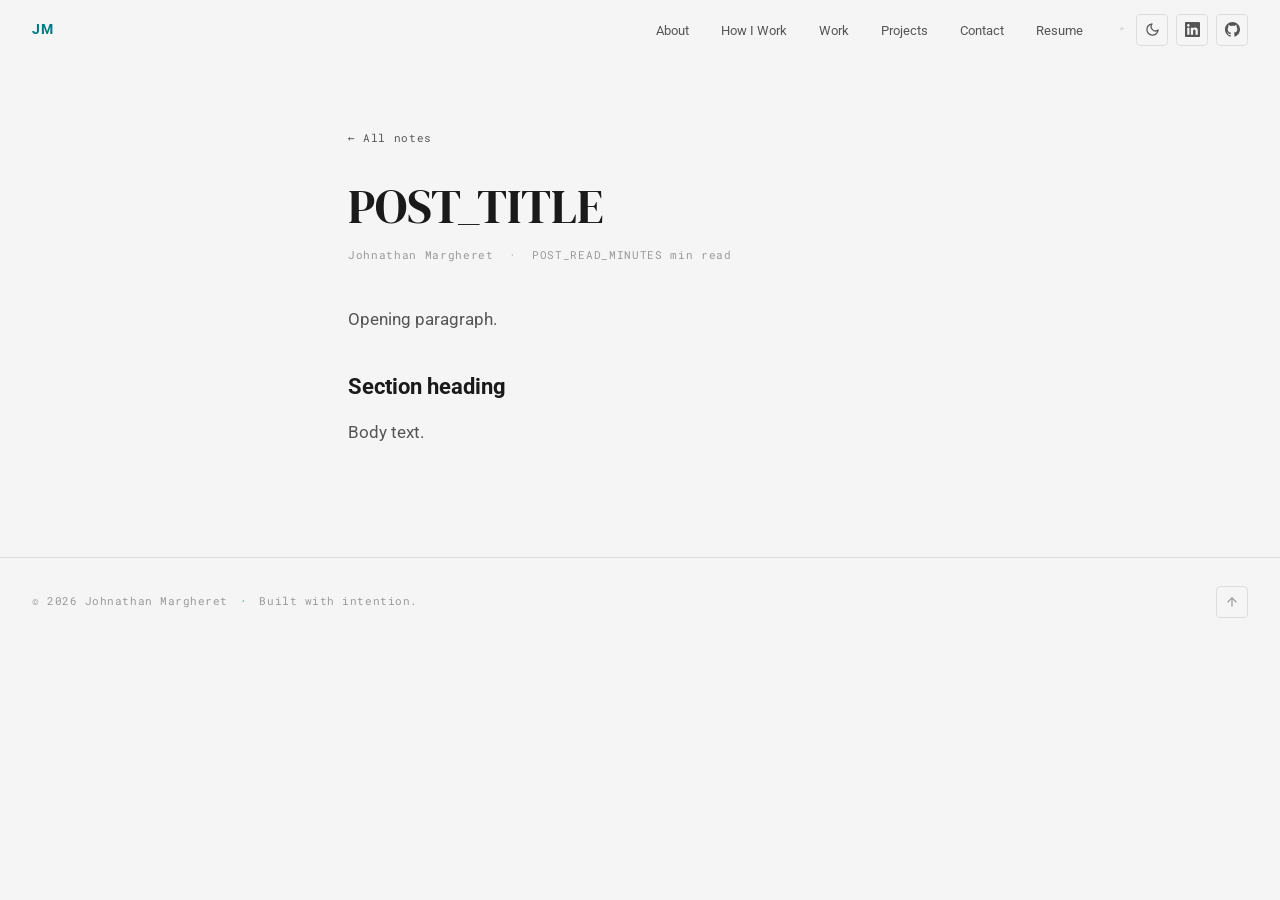
==== notes/_post-template.html @ a8159e44 "Add How I Work values, Beyond Work section, and notes scaffolding Reposition the site from job-searc" ====
<!DOCTYPE html>
<!--
  Notes post template. Jekyll skips files starting with "_", so this file is never published.
  To publish a post: copy to notes/<slug>.html, replace every POST_* placeholder, then
  uncomment the Notes section, nav link and hero button in index.html.
-->
<html lang="en">
<head>
  <meta charset="UTF-8">
  <meta name="viewport" content="width=device-width, initial-scale=1.0">
  <title>POST_TITLE - Johnathan Margheret</title>
  <meta name="description" content="POST_SUMMARY">
  <link rel="canonical" href="https://www.johnathanmargheret.com/notes/POST_SLUG.html">

  <!-- Social share preview: this is what LinkedIn shows when the post is shared -->
  <meta property="og:type" content="article">
  <meta property="og:title" content="POST_TITLE">
  <meta property="og:description" content="POST_SUMMARY">
  <meta property="og:url" content="https://www.johnathanmargheret.com/notes/POST_SLUG.html">
  <meta property="og:image" content="https://www.johnathanmargheret.com/assets/og-image.jpg">
  <meta name="twitter:card" content="summary_large_image">
  <meta name="twitter:title" content="POST_TITLE">
  <meta name="twitter:description" content="POST_SUMMARY">
  <meta name="twitter:image" content="https://www.johnathanmargheret.com/assets/og-image.jpg">

  <link rel="preconnect" href="https://fonts.googleapis.com">
  <link rel="preconnect" href="https://fonts.gstatic.com" crossorigin>
  <link href="https://fonts.googleapis.com/css2?family=Roboto:wght@300;400;500;700;900&family=Roboto+Mono:wght@400;500&family=DM+Serif+Display:ital@0;1&display=swap" rel="stylesheet">
  <link rel="stylesheet" href="../style.css">

  <!-- GoatCounter: cookie-free page view analytics -->
  <script data-goatcounter="https://johnathanmargheret.goatcounter.com/count" async src="//gc.zgo.at/count.js"></script>
</head>
<body>

<div class="progress-bar" id="progressBar" aria-hidden="true"></div>

<header class="site-header" id="siteHeader">
  <nav class="nav" aria-label="Main navigation">
    <a href="../#hero" class="nav-brand" aria-label="Back to top">JM</a>
    <ul class="nav-links" role="list">
      <li><a href="../#about">About</a></li>
      <li><a href="../#values">How I Work</a></li>
      <li><a href="../#work">Work</a></li>
      <li><a href="../#projects">Projects</a></li>
      <!-- <li><a href="../#notes">Notes</a></li> — uncomment once the first post is live -->
      <li><a href="../#contact">Contact</a></li>
      <li><a href="../assets/resume.pdf" target="_blank" rel="noopener">Resume</a></li>
    </ul>
    <div class="nav-icons">
      <a href="../secret.html" class="easter-egg" aria-hidden="true" tabindex="-1" title="">✦</a>
      <button class="theme-toggle" id="themeToggle" aria-label="Toggle color scheme">
        <svg class="icon-sun" width="15" height="15" viewBox="0 0 24 24" fill="none" stroke="currentColor" stroke-width="2" stroke-linecap="round" stroke-linejoin="round" aria-hidden="true"><circle cx="12" cy="12" r="5"/><line x1="12" y1="1" x2="12" y2="3"/><line x1="12" y1="21" x2="12" y2="23"/><line x1="4.22" y1="4.22" x2="5.64" y2="5.64"/><line x1="18.36" y1="18.36" x2="19.78" y2="19.78"/><line x1="1" y1="12" x2="3" y2="12"/><line x1="21" y1="12" x2="23" y2="12"/><line x1="4.22" y1="19.78" x2="5.64" y2="18.36"/><line x1="18.36" y1="5.64" x2="19.78" y2="4.22"/></svg>
        <svg class="icon-moon" width="15" height="15" viewBox="0 0 24 24" fill="none" stroke="currentColor" stroke-width="2" stroke-linecap="round" stroke-linejoin="round" aria-hidden="true"><path d="M21 12.79A9 9 0 1 1 11.21 3 7 7 0 0 0 21 12.79z"/></svg>
      </button>
      <a href="https://www.linkedin.com/in/johnathan-margheret-902886177" target="_blank" rel="noopener noreferrer" aria-label="LinkedIn profile" class="icon-link">
        <svg width="15" height="15" viewBox="0 0 24 24" fill="currentColor" aria-hidden="true"><path d="M20.447 20.452h-3.554v-5.569c0-1.328-.027-3.037-1.852-3.037-1.853 0-2.136 1.445-2.136 2.939v5.667H9.351V9h3.414v1.561h.046c.477-.9 1.637-1.85 3.37-1.85 3.601 0 4.267 2.37 4.267 5.455v6.286zM5.337 7.433c-1.144 0-2.063-.926-2.063-2.065 0-1.138.92-2.063 2.063-2.063 1.14 0 2.064.925 2.064 2.063 0 1.139-.925 2.065-2.064 2.065zm1.782 13.019H3.555V9h3.564v11.452zM22.225 0H1.771C.792 0 0 .774 0 1.729v20.542C0 23.227.792 24 1.771 24h20.451C23.2 24 24 23.227 24 22.271V1.729C24 .774 23.2 0 22.222 0h.003z"/></svg>
      </a>
      <a href="https://github.com/SpartanMods" target="_blank" rel="noopener noreferrer" aria-label="GitHub profile" class="icon-link">
        <svg width="15" height="15" viewBox="0 0 24 24" fill="currentColor" aria-hidden="true"><path d="M12 0C5.374 0 0 5.373 0 12c0 5.302 3.438 9.8 8.207 11.387.599.111.793-.261.793-.577v-2.234c-3.338.726-4.033-1.416-4.033-1.416-.546-1.387-1.333-1.756-1.333-1.756-1.089-.745.083-.729.083-.729 1.205.084 1.839 1.237 1.839 1.237 1.07 1.834 2.807 1.304 3.492.997.107-.775.418-1.305.762-1.604-2.665-.305-5.467-1.334-5.467-5.931 0-1.311.469-2.381 1.236-3.221-.124-.303-.535-1.524.117-3.176 0 0 1.008-.322 3.301 1.23A11.509 11.509 0 0112 5.803c1.02.005 2.047.138 3.006.404 2.291-1.552 3.297-1.23 3.297-1.23.653 1.653.242 2.874.118 3.176.77.84 1.235 1.911 1.235 3.221 0 4.609-2.807 5.624-5.479 5.921.43.372.823 1.102.823 2.222v3.293c0 .319.192.694.801.576C20.566 21.797 24 17.3 24 12c0-6.627-5.373-12-12-12z"/></svg>
      </a>
    </div>
  </nav>
</header>

<main>
  <article class="post">
    <a href="../#notes" class="post-back">&larr; All notes</a>
    <h1 class="post-title">POST_TITLE</h1>
    <p class="post-meta">Johnathan Margheret &nbsp;·&nbsp; POST_READ_MINUTES min read</p>
    <div class="post-body">
      <p>Opening paragraph.</p>

      <h2>Section heading</h2>
      <p>Body text.</p>
    </div>
  </article>
</main>

<footer class="site-footer">
  <div class="footer-inner">
    <p class="footer-text">
      <span>&copy; 2026 Johnathan Margheret</span>
      <span class="footer-sep">·</span>
      <span>Built with intention.</span>
    </p>
    <a href="#" class="back-to-top" aria-label="Back to top">
      <svg width="14" height="14" viewBox="0 0 24 24" fill="none" stroke="currentColor" stroke-width="2" stroke-linecap="round" stroke-linejoin="round" aria-hidden="true"><line x1="12" y1="19" x2="12" y2="5"/><polyline points="5,12 12,5 19,12"/></svg>
    </a>
  </div>
</footer>

<div class="cursor-dot" aria-hidden="true"></div>
<script src="../main.js" defer></script>
</body>
</html>
---- style.css ----
:root {
  --bg:             #0f1117;
  --bg-surface:     #161b22;
  --bg-surface-h:   #1e242c;
  --text:           #f0f4f8;
  --text-muted:     #8899aa;
  --text-dim:       #4a5568;
  --teal:           #00c3d4;
  --mint:           #00dcab;
  --coral:          #ff5a3c;
  --amber:          #ff9d17;
  --pink:           #ff4370;
  --green:          #28dc5c;
  --border:         #21262d;
  --border-h:       #00c3d4;
  --grad-primary:   linear-gradient(135deg, #00c3d4, #00dcab);
  --grad-warm:      linear-gradient(135deg, #ff5a3c, #ff9d17);
  --font:           'Roboto', sans-serif;
  --font-mono:      'Roboto Mono', monospace;
  --font-display:   'DM Serif Display', serif;
  --max-w:          1280px;
  --gap:            110px;
  --nav-h:          60px;
  --r:              4px;
  --t:              0.18s ease;
}

*, *::before, *::after { box-sizing: border-box; margin: 0; padding: 0; }

html {
  scroll-behavior: smooth;
  scroll-padding-top: var(--nav-h);
  font-size: 16px;
  -webkit-text-size-adjust: 100%;
}

body {
  background: var(--bg);
  color: var(--text);
  font-family: var(--font);
  font-weight: 400;
  line-height: 1.6;
  overflow-x: hidden;
}

::selection { background: var(--teal); color: var(--bg); }
a { color: inherit; text-decoration: none; }
ul { list-style: none; }

::-webkit-scrollbar { width: 3px; }
::-webkit-scrollbar-track { background: var(--bg); }
::-webkit-scrollbar-thumb { background: #2e2e2e; }
::-webkit-scrollbar-thumb:hover { background: var(--teal); }

/* Progress bar */
.progress-bar {
  position: fixed; top: 0; left: 0; z-index: 200;
  width: var(--prog, 0%); height: 2px;
  background: var(--grad-primary); pointer-events: none;
  transition: width 0.08s linear;
}

/* Nav */
.site-header {
  position: fixed; top: 0; left: 0; right: 0;
  height: var(--nav-h); z-index: 100;
  border-bottom: 1px solid transparent;
  transition: background var(--t), border-color var(--t);
}
.site-header.scrolled {
  background: rgba(15,17,23,0.96);
  backdrop-filter: blur(12px);
  -webkit-backdrop-filter: blur(12px);
  border-color: var(--border);
}
.nav {
  max-width: calc(var(--max-w) + 4rem);
  margin: 0 auto; padding: 0 2rem;
  height: 100%; display: flex; align-items: center; gap: 2rem;
}
.nav-brand {
  font-size: 0.875rem; font-weight: 700;
  color: var(--teal); margin-right: auto;
  letter-spacing: 0.05em;
}
.nav-links { display: flex; gap: 2rem; }
.nav-links a {
  font-size: 0.82rem; color: var(--text-muted);
  font-weight: 400; transition: color var(--t);
  position: relative;
}
.nav-links a::after {
  content: '';
  position: absolute;
  bottom: -3px; left: 0;
  width: 0; height: 1px;
  background: var(--teal);
  transition: width 0.25s ease;
}
.nav-links a:hover { color: var(--text); }
.nav-links a.active { color: var(--text); }
.nav-links a.active::after { width: 100%; }
.nav-icons { display: flex; gap: 0.5rem; }

/* Easter egg nav icon */
.easter-egg {
  font-size: 0.55rem; line-height: 1;
  color: var(--border);
  display: flex; align-items: center;
  padding: 0 0.15rem;
  transition: color 0.2s ease;
  user-select: none;
}
.easter-egg:hover { color: var(--teal); }

/* Theme toggle */
.theme-toggle {
  display: flex; align-items: center; justify-content: center;
  width: 32px; height: 32px;
  color: var(--text-muted); border: 1px solid var(--border); border-radius: var(--r);
  background: transparent; cursor: pointer;
  transition: color var(--t), border-color var(--t);
}
.theme-toggle:hover { color: var(--text); border-color: var(--border-h); }
.icon-moon { display: none; }
[data-theme="light"] .icon-sun  { display: none; }
[data-theme="light"] .icon-moon { display: block; }

.icon-link {
  display: flex; align-items: center; justify-content: center;
  width: 32px; height: 32px;
  color: var(--text-muted); border: 1px solid var(--border); border-radius: var(--r);
  transition: color var(--t), border-color var(--t);
}
.icon-link:hover { color: var(--text); border-color: var(--border-h); }

/* Hero */
.hero {
  position: relative; min-height: 100dvh;
  display: flex; align-items: center; overflow: hidden;
}
.hero-bg {
  position: absolute; inset: 0; pointer-events: none;
}
.hero-bg::before {
  content: '';
  position: absolute; inset: 0; z-index: 1;
  background:
    radial-gradient(ellipse 70% 55% at 65% 35%, rgba(0,195,212,0.06) 0%, transparent 65%),
    radial-gradient(ellipse 45% 40% at 15% 75%, rgba(0,220,171,0.04) 0%, transparent 60%);
  pointer-events: none;
}
.hero-blob {
  position: absolute;
  border-radius: 50%;
  filter: blur(72px);
  pointer-events: none;
}
.hero-blob-1 {
  width: min(65vw, 720px); height: min(65vw, 720px);
  background: radial-gradient(circle, rgba(0,195,212,0.18) 0%, transparent 70%);
  top: -20%; left: 8%;
  animation: blobDrift 20s ease-in-out infinite;
}
.hero-blob-2 {
  width: min(52vw, 600px); height: min(52vw, 600px);
  background: radial-gradient(circle, rgba(0,220,171,0.13) 0%, transparent 70%);
  bottom: -20%; right: 3%;
  animation: blobDrift 26s ease-in-out infinite reverse;
  animation-delay: -9s;
}
.hero-blob-3 {
  width: min(42vw, 480px); height: min(42vw, 480px);
  background: radial-gradient(circle, rgba(255,90,60,0.07) 0%, transparent 70%);
  top: 45%; left: -8%;
  animation: blobDrift 22s ease-in-out infinite;
  animation-delay: -15s;
}
@keyframes blobDrift {
  0%, 100% { transform: translate(0, 0) scale(1); }
  30%       { transform: translate(50px, -60px) scale(1.07); }
  60%       { transform: translate(-35px, 35px) scale(0.95); }
  80%       { transform: translate(25px, 15px) scale(1.03); }
}
.hero-content {
  position: relative; z-index: 2;
  max-width: calc(var(--max-w) + 4rem);
  width: 100%; margin: 0 auto;
  padding: calc(var(--nav-h) + 5rem) 2rem 4rem;
  display: flex; align-items: center; gap: 4rem;
}
.hero-text { flex: 1; min-width: 0; }
.hero-photo { flex-shrink: 0; }
.profile-img {
  width: 340px; height: 400px;
  object-fit: cover; object-position: center top;
  border-radius: 4px;
  border: 1px solid var(--border);
  display: block;
}
.hero-name {
  font-size: 0.75rem; font-weight: 500;
  letter-spacing: 0.1em; text-transform: uppercase;
  color: var(--teal); margin-bottom: 1.25rem;
  font-family: var(--font-mono);
}
.hero-headline {
  font-family: var(--font-display);
  font-size: clamp(2.2rem, 5vw, 4.4rem);
  font-weight: 400; line-height: 1.15;
  letter-spacing: -0.01em;
  margin-bottom: 1.25rem; max-width: 17em;
}
.hero-sub {
  font-size: 1rem; color: var(--text-muted);
  max-width: 48ch; margin-bottom: 2.25rem;
  line-height: 1.65; font-weight: 400;
}
.hero-ctas { display: flex; gap: 0.85rem; flex-wrap: wrap; }

/* Buttons */
.btn {
  display: inline-flex; align-items: center; gap: 0.4rem;
  padding: 0.65em 1.5em;
  font-family: var(--font); font-size: 0.875rem; font-weight: 500;
  border-radius: var(--r); border: 1px solid transparent;
  cursor: pointer; white-space: nowrap;
  transition: opacity var(--t), transform var(--t), border-color var(--t), color var(--t), background var(--t);
}
.btn-primary {
  background: var(--grad-primary);
  color: #1a1a1a; font-weight: 700; border: none;
}
.btn-primary:hover { opacity: 0.88; transform: translateY(-1px); }
.btn-outline { background: transparent; color: var(--text); border-color: var(--border); }
.btn-outline:hover { border-color: var(--border-h); color: var(--teal); }
.btn-ghost { background: transparent; color: var(--text-muted); }
.btn-ghost:hover { color: var(--text); }
.btn-lg { padding: 0.8em 2em; font-size: 0.95rem; }

/* Sections */
.section {
  padding: var(--gap) 2rem;
  max-width: calc(var(--max-w) + 4rem);
  margin: 0 auto; width: 100%;
}
.section-header { margin-bottom: 2.75rem; }
.section-tag {
  font-family: var(--font-mono); font-size: 0.68rem;
  color: var(--teal); letter-spacing: 0.08em;
  margin-bottom: 0.5rem; display: block; font-weight: 500;
  text-transform: uppercase;
}
.section-header h2 {
  font-size: clamp(1.4rem, 2.4vw, 1.7rem);
  font-weight: 700; letter-spacing: 0.02em;
}

/* About */
.about-grid {
  display: grid; grid-template-columns: 1.4fr 1fr;
  gap: 5rem; align-items: start;
}
.about-bio h2 {
  font-size: clamp(1.5rem, 2.4vw, 2rem);
  font-weight: 900; margin-bottom: 1.25rem; letter-spacing: -0.01em;
}
.bio-text {
  font-size: 1rem; line-height: 1.7;
  color: var(--text-muted); max-width: 56ch;
}
.bio-text--spaced { margin-top: 1rem; }
.stats-grid {
  display: grid; grid-template-columns: 1fr 1fr;
  gap: 1px; background: var(--border); border: 1px solid var(--border);
}
.stat-card {
  background: var(--bg-surface); padding: 1.4rem 1.25rem;
  display: flex; flex-direction: column; gap: 0.25rem;
  position: relative;
  transition: background var(--t), box-shadow var(--t);
}
.stat-card::before {
  content: '';
  position: absolute;
  top: 0; left: 0; right: 0; height: 2px;
}
.stat-card:has(.teal)::before  { background: var(--teal); }
.stat-card:has(.mint)::before  { background: var(--mint); }
.stat-card:has(.amber)::before { background: var(--amber); }
.stat-card:has(.coral)::before { background: var(--coral); }
.stat-card:has(.green)::before { background: var(--green); }
.stat-card:last-child:nth-child(odd) { grid-column: span 2; }
.stat-card:hover { background: var(--bg-surface-h); }
.stat-card:has(.teal):hover  { box-shadow: 0 4px 28px rgba(0,195,212,0.1); }
.stat-card:has(.mint):hover  { box-shadow: 0 4px 28px rgba(0,220,171,0.1); }
.stat-card:has(.amber):hover { box-shadow: 0 4px 28px rgba(255,157,23,0.1); }
.stat-card:has(.coral):hover { box-shadow: 0 4px 28px rgba(255,90,60,0.1); }
.stat-card:has(.green):hover { box-shadow: 0 4px 28px rgba(40,220,92,0.1); }

/* Stat icon */
.stat-icon {
  display: block;
  margin-bottom: 0.4rem;
  opacity: 0.55;
}

/* Brand-colored stat numbers */
.stat-num          { font-size: 2.4rem; font-weight: 900; line-height: 1; font-variant-numeric: tabular-nums; }
.stat-num.teal     { color: var(--teal); }
.stat-num.mint     { color: var(--mint); }
.stat-num.amber    { color: var(--amber); }
.stat-num.coral    { color: var(--coral); }
.stat-num.green    { color: var(--green); }

.stat-label {
  font-family: var(--font-mono); font-size: 0.62rem;
  letter-spacing: 0.08em; text-transform: uppercase;
  color: var(--text); margin-top: 0.2rem; font-weight: 500;
}
.stat-desc { font-size: 0.76rem; color: var(--text-dim); line-height: 1.4; }

/* Work */
.timeline {
  position: relative;
  display: flex; flex-direction: column;
  padding-left: 2.75rem;
}
.timeline::before {
  content: ''; position: absolute;
  left: 0; top: 2rem; bottom: 2rem; width: 2px;
  background: linear-gradient(to bottom, var(--teal) 0%, rgba(0,195,212,0.08) 100%);
}
.role-card {
  position: relative;
  background: var(--bg-surface); padding: 2.25rem;
  border-left: 2px solid transparent;
  border-bottom: 1px solid var(--border);
  transition: border-color var(--t), background var(--t);
}
.role-card:last-child { border-bottom: none; }
.role-card::before {
  content: ''; position: absolute;
  left: calc(-2.75rem - 3px); top: 2.5rem;
  width: 10px; height: 10px; border-radius: 50%;
  background: var(--bg-surface); border: 2px solid var(--teal);
  box-shadow: 0 0 0 3px rgba(0,195,212,0.12);
  transition: background var(--t), border-color var(--t), box-shadow var(--t);
  z-index: 1;
}
.role-card:hover::before {
  background: var(--teal);
  box-shadow: 0 0 0 4px rgba(0,195,212,0.18);
}
.role-card:hover { border-color: var(--teal); background: var(--bg-surface-h); }
.role-card-layout {
  display: flex; gap: 1.5rem; align-items: stretch;
}
.role-card-content { flex: 1; min-width: 0; }
.role-head {
  display: flex;
  align-items: flex-start; gap: 1.5rem; margin-bottom: 1.5rem;
}
.role-photo {
  width: 220px;
  object-fit: cover; object-position: center 20%;
  border-radius: var(--r); border: 1px solid var(--border);
  flex-shrink: 0; display: block;
}
.role-title { font-size: 1.2rem; font-weight: 700; margin-bottom: 0.25rem; letter-spacing: 0.01em; }
.role-company { font-size: 0.875rem; color: var(--teal); font-weight: 500; margin-bottom: 0.35rem; }
.role-meta {
  font-family: var(--font-mono); font-size: 0.67rem;
  color: var(--text-dim);
}
.meta-sep { color: var(--teal); margin: 0 0.35em; }
.role-head-info { flex: 1; min-width: 0; }
.role-period {
  display: inline-block;
  font-family: var(--font-mono); font-size: 0.6rem;
  letter-spacing: 0.1em; text-transform: uppercase;
  color: var(--teal); font-weight: 600;
  background: rgba(0,195,212,0.08);
  border: 1px solid rgba(0,195,212,0.2);
  border-radius: 2px;
  padding: 0.2em 0.6em;
  margin-bottom: 0.5rem;
}
.role-context {
  font-family: var(--font-mono); font-size: 0.67rem;
  color: var(--text-dim); margin-top: 0.2rem;
}
.role-highlights { display: flex; flex-direction: column; gap: 0.5rem; margin-bottom: 1.5rem; }
.role-highlights li {
  font-size: 0.875rem; color: var(--text-muted);
  padding-left: 1.1em; position: relative; line-height: 1.55;
}
.role-highlights li::before {
  content: '→'; position: absolute; left: 0;
  color: var(--teal); font-family: var(--font-mono);
}
.role-tags { display: flex; flex-wrap: wrap; gap: 0.4rem; }

/* Tags */
.tag {
  display: inline-block; font-family: var(--font-mono); font-size: 0.67rem;
  letter-spacing: 0.04em; padding: 0.27em 0.7em;
  border: 1px solid var(--border); border-radius: 2px;
  color: var(--text-dim);
  transition: border-color var(--t), color var(--t);
}
.tag:hover { border-color: var(--teal); color: var(--text); }

/* Work projects */
.projects-grid {
  display: grid; grid-template-columns: 1fr 1fr;
  gap: 1px; background: var(--border);
}
.project-card {
  background: var(--bg-surface); padding: 1.75rem;
  display: flex; flex-direction: column; gap: 0.65rem;
  border-left: 2px solid transparent;
  transition: border-color var(--t), background var(--t);
}
.project-card:hover { background: var(--bg-surface-h); }
.project-card.c-teal:hover  { border-color: var(--teal); }
.project-card.c-mint:hover  { border-color: var(--mint); }
.project-card.c-coral:hover { border-color: var(--coral); }
.project-card.c-amber:hover { border-color: var(--amber); }

.proj-idx {
  font-family: var(--font-mono); font-size: 0.6rem;
  color: var(--text-dim); letter-spacing: 0.12em;
}
.proj-title { font-size: 1.1rem; font-weight: 700; }
.proj-desc { font-size: 0.875rem; color: var(--text-muted); line-height: 1.6; }
.proj-tags { display: flex; flex-wrap: wrap; gap: 0.4rem; }

/* Expandable project detail */
.proj-detail { flex: 1; }
.proj-detail > summary {
  list-style: none; cursor: pointer;
  display: inline-flex; align-items: center; gap: 0.4rem;
  font-family: var(--font-mono); font-size: 0.7rem;
  letter-spacing: 0.08em; text-transform: uppercase;
  color: var(--text-muted); transition: color var(--t);
}
.proj-detail > summary::-webkit-details-marker { display: none; }
.proj-detail > summary:hover { color: var(--text); }
.proj-detail > summary::after {
  content: '+'; font-size: 0.9rem; line-height: 1;
  color: var(--text-dim); transition: color var(--t);
}
.proj-detail[open] > summary::after { content: '\2212'; }
.proj-detail[open] > summary { color: var(--text); margin-bottom: 0.75rem; }
.proj-detail-body { display: flex; flex-direction: column; gap: 0.6rem; }
.proj-detail-body p { font-size: 0.85rem; color: var(--text-muted); line-height: 1.6; }
.proj-label {
  display: block; font-family: var(--font-mono);
  font-size: 0.62rem; letter-spacing: 0.1em; text-transform: uppercase;
  color: var(--teal); margin-bottom: 0.1rem;
}
.project-card.c-coral .proj-label { color: var(--coral); }
.project-card.c-mint  .proj-label { color: var(--mint); }
.project-card.c-amber .proj-label { color: var(--amber); }

/* Personal project */
.personal-project-card {
  background: var(--bg-surface);
  border: 1px solid var(--border);
  border-left: 3px solid var(--teal);
  padding: 2.5rem;
  transition: background var(--t);
}
.personal-project-card:hover { background: var(--bg-surface-h); }
.pp-header {
  display: flex; justify-content: space-between;
  align-items: flex-start; gap: 2rem; margin-bottom: 1.25rem;
}
.pp-meta { display: flex; flex-direction: column; gap: 0.2rem; }
.pp-status {
  display: inline-block; font-family: var(--font-mono); font-size: 0.6rem;
  letter-spacing: 0.1em; font-weight: 700; text-transform: uppercase;
  padding: 0.25em 0.75em; border-radius: 2px; margin-bottom: 0.6rem;
  background: var(--grad-primary); color: #1a1a1a; border: none;
  width: fit-content;
}
.pp-title { font-size: 1.5rem; font-weight: 900; letter-spacing: -0.01em; }
.pp-tagline { font-size: 0.875rem; color: var(--text-muted); margin-top: 0.15rem; }
.pp-link {
  display: inline-flex; align-items: center; gap: 0.4em; flex-shrink: 0;
  font-family: var(--font-mono); font-size: 0.7rem; letter-spacing: 0.06em;
  color: var(--text-muted); padding: 0.5em 1em;
  border: 1px solid var(--border); border-radius: var(--r);
  transition: color var(--t), border-color var(--t);
}
.pp-link:hover { color: var(--teal); border-color: var(--border-h); }
.pp-desc {
  font-size: 0.95rem; color: var(--text-muted);
  line-height: 1.75; max-width: 68ch;
  margin-bottom: 1.5rem;
}
.pp-features {
  display: grid; grid-template-columns: repeat(auto-fill, minmax(200px, 1fr));
  gap: 0.5rem 1rem; margin-bottom: 1.5rem;
}
.pp-features span {
  font-size: 0.82rem; color: var(--text-muted);
  display: flex; align-items: center; gap: 0.5rem;
}
.pp-features span::before {
  content: ''; width: 4px; height: 4px; border-radius: 50%;
  background: var(--teal); flex-shrink: 0;
}
.pp-tags { display: flex; flex-wrap: wrap; gap: 0.4rem; }

/* Personal project card gap */
.personal-project-card + .personal-project-card { margin-top: 1.5rem; }

/* How I work */
.values-grid {
  display: grid; grid-template-columns: repeat(6, 1fr);
  gap: 1px; background: var(--border); border: 1px solid var(--border);
}
.value-card {
  grid-column: span 2;
  background: var(--bg-surface); padding: 1.75rem;
  display: flex; flex-direction: column; gap: 0.65rem;
  border-top: 2px solid transparent;
  transition: border-color var(--t), background var(--t);
}
.value-card:nth-child(n+4) { grid-column: span 3; }
.value-card:hover { background: var(--bg-surface-h); }
.value-card.c-teal  { border-top-color: var(--teal); }
.value-card.c-mint  { border-top-color: var(--mint); }
.value-card.c-coral { border-top-color: var(--coral); }
.value-card.c-amber { border-top-color: var(--amber); }
.value-idx {
  font-family: var(--font-mono); font-size: 0.6rem;
  color: var(--text-dim); letter-spacing: 0.12em;
}
.value-title { font-size: 1.1rem; font-weight: 700; }
.value-desc { font-size: 0.875rem; color: var(--text-muted); line-height: 1.6; flex: 1; }
.value-proof {
  font-size: 0.82rem; color: var(--text); line-height: 1.55;
  border-top: 1px solid var(--border); padding-top: 0.75rem;
}
.value-proof-label {
  display: block; font-family: var(--font-mono);
  font-size: 0.62rem; letter-spacing: 0.1em; text-transform: uppercase;
  color: var(--teal); margin-bottom: 0.15rem;
}
.value-card.c-coral .value-proof-label { color: var(--coral); }
.value-card.c-mint  .value-proof-label { color: var(--mint); }
.value-card.c-amber .value-proof-label { color: var(--amber); }

/* Beyond work */
.beyond-grid {
  display: grid; grid-template-columns: 1fr 1.2fr;
  gap: 2.5rem; align-items: start;
}
.beyond-photo img {
  width: 100%; aspect-ratio: 4 / 3; object-fit: cover;
  border-radius: var(--r); border: 1px solid var(--border); display: block;
}
.beyond-photo figcaption {
  font-family: var(--font-mono); font-size: 0.67rem;
  color: var(--text-dim); margin-top: 0.6rem; letter-spacing: 0.04em;
}
.beyond-tiles {
  display: flex; flex-direction: column;
  gap: 1px; background: var(--border); border: 1px solid var(--border);
}
.beyond-tile { background: var(--bg-surface); padding: 1.4rem 1.5rem; transition: background var(--t); }
.beyond-tile:hover { background: var(--bg-surface-h); }
.beyond-title { font-size: 1rem; font-weight: 700; margin-bottom: 0.3rem; }
.beyond-desc { font-size: 0.875rem; color: var(--text-muted); line-height: 1.6; }

/* Notes list (index) */
.notes-list {
  display: flex; flex-direction: column;
  gap: 1px; background: var(--border); border: 1px solid var(--border);
}
.note-link { display: block; background: var(--bg-surface); padding: 1.4rem 1.5rem; transition: background var(--t); }
.note-link:hover { background: var(--bg-surface-h); }
.note-title { font-size: 1.05rem; font-weight: 700; margin-bottom: 0.25rem; }
.note-desc { font-size: 0.875rem; color: var(--text-muted); }

/* Note post page */
.post { max-width: 72ch; margin: 0 auto; padding: calc(var(--nav-h) + 4rem) 2rem var(--gap); }
.post-back {
  font-family: var(--font-mono); font-size: 0.7rem; letter-spacing: 0.06em;
  color: var(--text-muted); display: inline-block; margin-bottom: 2rem;
  transition: color var(--t);
}
.post-back:hover { color: var(--teal); }
.post-title {
  font-family: var(--font-display); font-weight: 400;
  font-size: clamp(2rem, 4.5vw, 3rem); line-height: 1.15; margin-bottom: 0.75rem;
}
.post-meta {
  font-family: var(--font-mono); font-size: 0.7rem;
  color: var(--text-dim); letter-spacing: 0.06em; margin-bottom: 2.5rem;
}
.post-body h2 { font-size: 1.35rem; font-weight: 700; margin: 2.25rem 0 0.75rem; }
.post-body p, .post-body li { font-size: 1.05rem; line-height: 1.8; color: var(--text-muted); }
.post-body p + p { margin-top: 1.1rem; }
.post-body ul { list-style: disc; padding-left: 1.25rem; margin: 1rem 0; }
.post-body a { color: var(--teal); text-decoration: underline; text-underline-offset: 2px; }
.post-body blockquote {
  border-left: 2px solid var(--teal); padding-left: 1.25rem; margin: 1.5rem 0;
  color: var(--text); font-style: italic;
}

/* Skills */
.skills-grid { display: grid; grid-template-columns: 1fr 1fr; gap: 2.5rem 5rem; }
.skill-group-header {
  display: flex; align-items: center; gap: 0.5rem;
  margin-bottom: 0.85rem;
}
.skill-group-icon { flex-shrink: 0; opacity: 0.7; }
.skill-c-teal  .skill-group-icon { color: var(--teal); }
.skill-c-mint  .skill-group-icon { color: var(--mint); }
.skill-c-coral .skill-group-icon { color: var(--coral); }
.skill-c-amber .skill-group-icon { color: var(--amber); }
.skill-group-label {
  font-family: var(--font-mono); font-size: 0.63rem;
  letter-spacing: 0.1em; margin-bottom: 0;
  font-weight: 500; text-transform: uppercase;
}
.skill-group-label.teal  { color: var(--teal); }
.skill-group-label.mint  { color: var(--mint); }
.skill-group-label.coral { color: var(--coral); }
.skill-group-label.amber { color: var(--amber); }
.skill-tags { display: flex; flex-wrap: wrap; gap: 0.45rem; }

/* Default-colored skill tags by group */
.skill-c-teal .tag  { color: var(--teal);  border-color: rgba(0,195,212,0.3); }
.skill-c-mint .tag  { color: var(--mint);  border-color: rgba(0,220,171,0.3); }
.skill-c-coral .tag { color: var(--coral); border-color: rgba(255,90,60,0.3); }
.skill-c-amber .tag { color: var(--amber); border-color: rgba(255,157,23,0.3); }

/* Contact */
.contact-section { padding-top: var(--gap); padding-bottom: var(--gap); }
.contact-inner {
  display: grid; grid-template-columns: 1fr auto;
  gap: 4rem; align-items: center;
  border-top: 1px solid var(--border); padding-top: 4rem;
}
.contact-heading {
  font-size: clamp(2rem, 3.8vw, 3.25rem);
  font-weight: 900; letter-spacing: -0.02em;
  line-height: 1.1; margin-bottom: 0.85rem;
}
.contact-sub {
  font-size: 0.95rem; color: var(--text-muted);
  max-width: 38ch; margin-bottom: 0.65rem; line-height: 1.65;
}
.contact-location {
  font-family: var(--font-mono); font-size: 0.7rem;
  letter-spacing: 0.06em; color: var(--text-dim);
}
.contact-actions { display: flex; flex-direction: column; gap: 0.65rem; min-width: 200px; }

/* Footer */
.site-footer {
  border-top: 1px solid var(--border);
  padding: 1.75rem 2rem;
  max-width: calc(var(--max-w) + 4rem); margin: 0 auto;
}
.footer-inner {
  display: flex; align-items: center; justify-content: space-between;
}
.footer-text {
  display: flex; align-items: center; gap: 0.75rem;
  font-family: var(--font-mono); font-size: 0.67rem;
  color: var(--text-dim); letter-spacing: 0.05em;
}
.footer-sep { color: var(--teal); }
.back-to-top {
  display: flex; align-items: center; justify-content: center;
  width: 32px; height: 32px; flex-shrink: 0;
  color: var(--text-dim); border: 1px solid var(--border); border-radius: var(--r);
  transition: color var(--t), border-color var(--t);
}
.back-to-top:hover { color: var(--teal); border-color: var(--border-h); }

/* Scroll reveal */
.reveal-up {
  opacity: 0; transform: translateY(16px);
  transition:
    opacity 0.5s cubic-bezier(0.22,1,0.36,1),
    transform 0.5s cubic-bezier(0.22,1,0.36,1);
  transition-delay: var(--delay, 0s);
}
.reveal-up.in-view { opacity: 1; transform: translateY(0); }

/* Light mode */
[data-theme="light"] {
  --bg:           #f5f5f5;
  --bg-surface:   #ffffff;
  --bg-surface-h: #eeeeee;
  --text:         #1a1a1a;
  --text-muted:   #555555;
  --text-dim:     #999999;
  --border:       #dddddd;
  --border-h:     #2e2e2e;
}
[data-theme="light"] .site-header.scrolled {
  background: rgba(245,245,245,0.95);
}
[data-theme="light"] .hero-bg::before {
  background:
    radial-gradient(ellipse 70% 55% at 65% 35%, rgba(0,195,212,0.05) 0%, transparent 65%),
    radial-gradient(ellipse 45% 40% at 15% 75%, rgba(0,220,171,0.03) 0%, transparent 60%);
}
[data-theme="light"] .hero-blob-1 {
  background: radial-gradient(circle, rgba(0,195,212,0.07) 0%, transparent 70%);
}
[data-theme="light"] .hero-blob-2 {
  background: radial-gradient(circle, rgba(0,220,171,0.05) 0%, transparent 70%);
}
[data-theme="light"] .hero-blob-3 {
  background: radial-gradient(circle, rgba(255,90,60,0.04) 0%, transparent 70%);
}
/* Brand colors fail on light backgrounds — override text uses to dark */
[data-theme="light"] .hero-name,
[data-theme="light"] .nav-brand,
[data-theme="light"] .role-company,
[data-theme="light"] .section-tag,
[data-theme="light"] .meta-sep,
[data-theme="light"] .role-period,
[data-theme="light"] .role-highlights li::before,
[data-theme="light"] .footer-sep     { color: #007a85; }
[data-theme="light"] .stat-num.teal,
[data-theme="light"] .stat-num.mint,
[data-theme="light"] .stat-num.amber,
[data-theme="light"] .stat-num.coral,
[data-theme="light"] .stat-num.green { color: #1a1a1a; }
[data-theme="light"] .skill-group-label.teal  { color: #007a85; }
[data-theme="light"] .skill-group-label.mint  { color: #007a5e; }
[data-theme="light"] .skill-group-label.coral { color: #b33c28; }
[data-theme="light"] .skill-group-label.amber { color: #a06200; }
[data-theme="light"] .skill-c-teal .tag  { color: #007a85; border-color: rgba(0,122,133,0.3); }
[data-theme="light"] .skill-c-mint .tag  { color: #007a5e; border-color: rgba(0,122,94,0.3); }
[data-theme="light"] .skill-c-coral .tag { color: #b33c28; border-color: rgba(179,60,40,0.3); }
[data-theme="light"] .skill-c-amber .tag { color: #a06200; border-color: rgba(160,98,0,0.3); }
[data-theme="light"] .role-card:hover { border-color: #007a85; }
[data-theme="light"] .timeline::before { background: linear-gradient(to bottom, #007a85 0%, rgba(0,122,133,0.06) 100%); }
[data-theme="light"] .role-card::before { background: var(--bg-surface); border-color: #007a85; box-shadow: 0 0 0 3px rgba(0,122,133,0.1); }
[data-theme="light"] .role-card:hover::before { background: #007a85; }
[data-theme="light"] .role-period { color: #007a85; background: rgba(0,122,133,0.06); border-color: rgba(0,122,133,0.2); }
[data-theme="light"] .project-card.c-teal:hover,
[data-theme="light"] .project-card.c-mint:hover,
[data-theme="light"] .project-card.c-coral:hover,
[data-theme="light"] .project-card.c-amber:hover { border-color: #007a85; }
[data-theme="light"] .personal-project-card { border-left-color: #007a85; }
[data-theme="light"] .btn-outline { border-color: #cccccc; }
[data-theme="light"] .btn-outline:hover { border-color: #007a85; color: #007a85; }
[data-theme="light"] .pp-link:hover { color: #007a85; border-color: #007a85; }
[data-theme="light"] .tag:hover { border-color: #007a85; color: var(--text); }
[data-theme="light"] ::-webkit-scrollbar-thumb { background: #cccccc; }
[data-theme="light"] .value-proof-label,
[data-theme="light"] .post-body a,
[data-theme="light"] .post-back:hover { color: #007a85; }
[data-theme="light"] .value-card.c-coral .value-proof-label { color: #b33c28; }
[data-theme="light"] .value-card.c-mint  .value-proof-label { color: #007a5e; }
[data-theme="light"] .value-card.c-amber .value-proof-label { color: #a06200; }

/* Smooth theme crossfade */
.theme-transitioning,
.theme-transitioning * {
  transition:
    background-color 0.22s ease,
    color 0.22s ease,
    border-color 0.22s ease !important;
}

/* Custom cursor — desktop pointer devices only */
@media (hover: hover) and (pointer: fine) {
  body { cursor: none; }
  a, button, summary, [role="button"] { cursor: none; }
  .cursor-dot {
    position: fixed;
    width: 8px; height: 8px; border-radius: 50%;
    background: var(--teal);
    pointer-events: none; z-index: 9999;
    transform: translate(-50%, -50%);
    opacity: 0;
    transition: width 0.2s ease, height 0.2s ease, background 0.2s ease, opacity 0.15s ease, border 0.2s ease;
  }
  .cursor-dot.visible { opacity: 1; }
  .cursor-dot.expanded {
    width: 36px; height: 36px;
    background: transparent;
    border: 1.5px solid rgba(0,195,212,0.5);
  }
}

/* Reduced motion */
@media (prefers-reduced-motion: reduce) {
  .reveal-up { opacity: 1; transform: none; transition: none; }
  html { scroll-behavior: auto; }
  .hero-blob { animation: none; }
  .cursor-dot { display: none; }
}

/* Responsive */
@media (max-width: 1024px) {
  .about-grid { grid-template-columns: 1fr; gap: 3rem; }
  .skills-grid { gap: 2rem 3rem; }
  .contact-inner { grid-template-columns: 1fr; gap: 2.5rem; }
  .contact-actions { flex-direction: row; flex-wrap: wrap; min-width: 0; }
  .values-grid { grid-template-columns: 1fr 1fr; }
  .value-card, .value-card:nth-child(n+4) { grid-column: span 1; }
  .value-card:last-child:nth-child(odd) { grid-column: span 2; }
}
@media (max-width: 900px) {
  .hero-content { flex-direction: column-reverse; gap: 2rem; }
  .hero-photo { align-self: flex-start; }
  .profile-img { width: 260px; height: 310px; }
}
@media (max-width: 768px) {
  :root { --gap: 80px; }
  .nav-links { display: none; }
  .projects-grid { grid-template-columns: 1fr; }
  .values-grid { grid-template-columns: 1fr; }
  .value-card:last-child:nth-child(odd) { grid-column: span 1; }
  .beyond-grid { grid-template-columns: 1fr; }
  .skills-grid { grid-template-columns: 1fr; gap: 1.75rem; }
  .pp-features { grid-template-columns: 1fr 1fr; }
  .role-card-layout { flex-direction: column; }
  .role-photo { width: 100%; height: 200px; object-position: center 25%; }
  .timeline { padding-left: 1.75rem; }
  .role-card::before { left: calc(-1.75rem - 3px); }
}
@media (max-width: 480px) {
  :root { --gap: 60px; }
  .nav, .section { padding-left: 1.25rem; padding-right: 1.25rem; }
  .hero-content { padding-left: 1.25rem; padding-right: 1.25rem; }
  .hero-ctas { flex-direction: column; }
  .stats-grid { grid-template-columns: 1fr; }
  .stat-card:last-child:nth-child(odd) { grid-column: span 1; }
  .contact-actions { flex-direction: column; }
  .contact-inner { padding-top: 2.5rem; gap: 2rem; }
  .pp-header { flex-direction: column; align-items: flex-start; gap: 1rem; }
  .pp-features { grid-template-columns: 1fr; }
  .site-footer { padding-left: 1.25rem; padding-right: 1.25rem; }
}
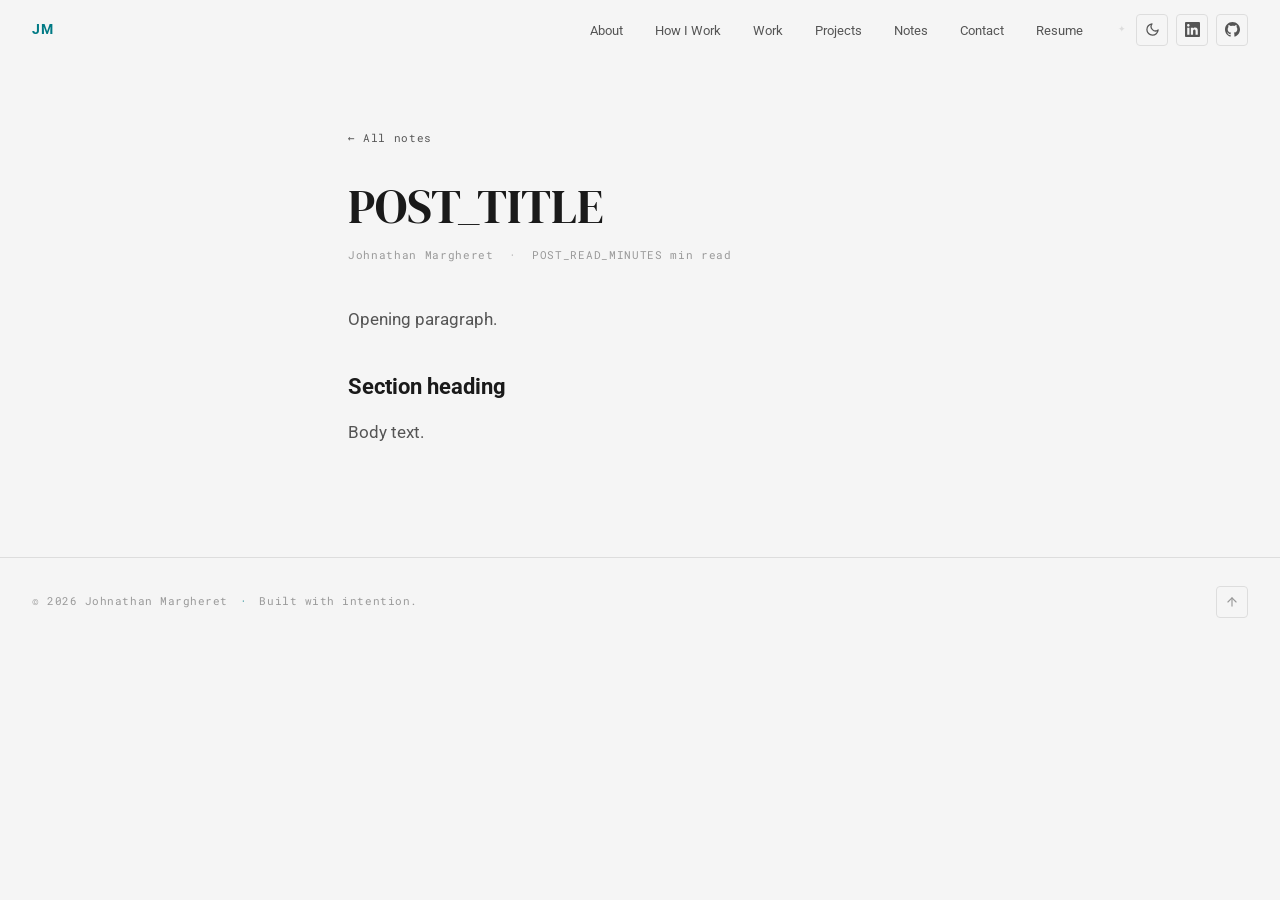
==== commit d9b79f9d: "Update org count to 20, drop TripForge proof, and fix review findings Clear the nav highlight in sec" ====
--- a/notes/_post-template.html
+++ b/notes/_post-template.html
@@ -11,6 +11,9 @@
   <title>POST_TITLE - Johnathan Margheret</title>
   <meta name="description" content="POST_SUMMARY">
   <link rel="canonical" href="https://www.johnathanmargheret.com/notes/POST_SLUG.html">
+
+  <!-- Favicon: small JM mark, no extra request -->
+  <link rel="icon" href="data:image/svg+xml,<svg xmlns='http://www.w3.org/2000/svg' viewBox='0 0 32 32'><rect width='32' height='32' rx='6' fill='%231a1a1a'/><text x='16' y='22' font-family='Arial,sans-serif' font-size='15' font-weight='700' fill='%2300c3d4' text-anchor='middle'>JM</text></svg>">
 
   <!-- Social share preview: this is what LinkedIn shows when the post is shared -->
   <meta property="og:type" content="article">
@@ -43,7 +46,7 @@
       <li><a href="../#values">How I Work</a></li>
       <li><a href="../#work">Work</a></li>
       <li><a href="../#projects">Projects</a></li>
-      <!-- <li><a href="../#notes">Notes</a></li> — uncomment once the first post is live -->
+      <li><a href="../#notes">Notes</a></li>
       <li><a href="../#contact">Contact</a></li>
       <li><a href="../assets/resume.pdf" target="_blank" rel="noopener">Resume</a></li>
     </ul>
--- a/style.css
+++ b/style.css
@@ -495,6 +495,7 @@
   transition: color var(--t), border-color var(--t);
 }
 .pp-link:hover { color: var(--teal); border-color: var(--border-h); }
+.pp-private, .pp-private:hover { color: var(--text-dim); border-color: var(--border); }
 .pp-desc {
   font-size: 0.95rem; color: var(--text-muted);
   line-height: 1.75; max-width: 68ch;
@@ -758,6 +759,7 @@
 [data-theme="light"] .btn-outline { border-color: #cccccc; }
 [data-theme="light"] .btn-outline:hover { border-color: #007a85; color: #007a85; }
 [data-theme="light"] .pp-link:hover { color: #007a85; border-color: #007a85; }
+[data-theme="light"] .pp-private:hover { color: var(--text-dim); border-color: var(--border); }
 [data-theme="light"] .tag:hover { border-color: #007a85; color: var(--text); }
 [data-theme="light"] ::-webkit-scrollbar-thumb { background: #cccccc; }
 [data-theme="light"] .value-proof-label,
